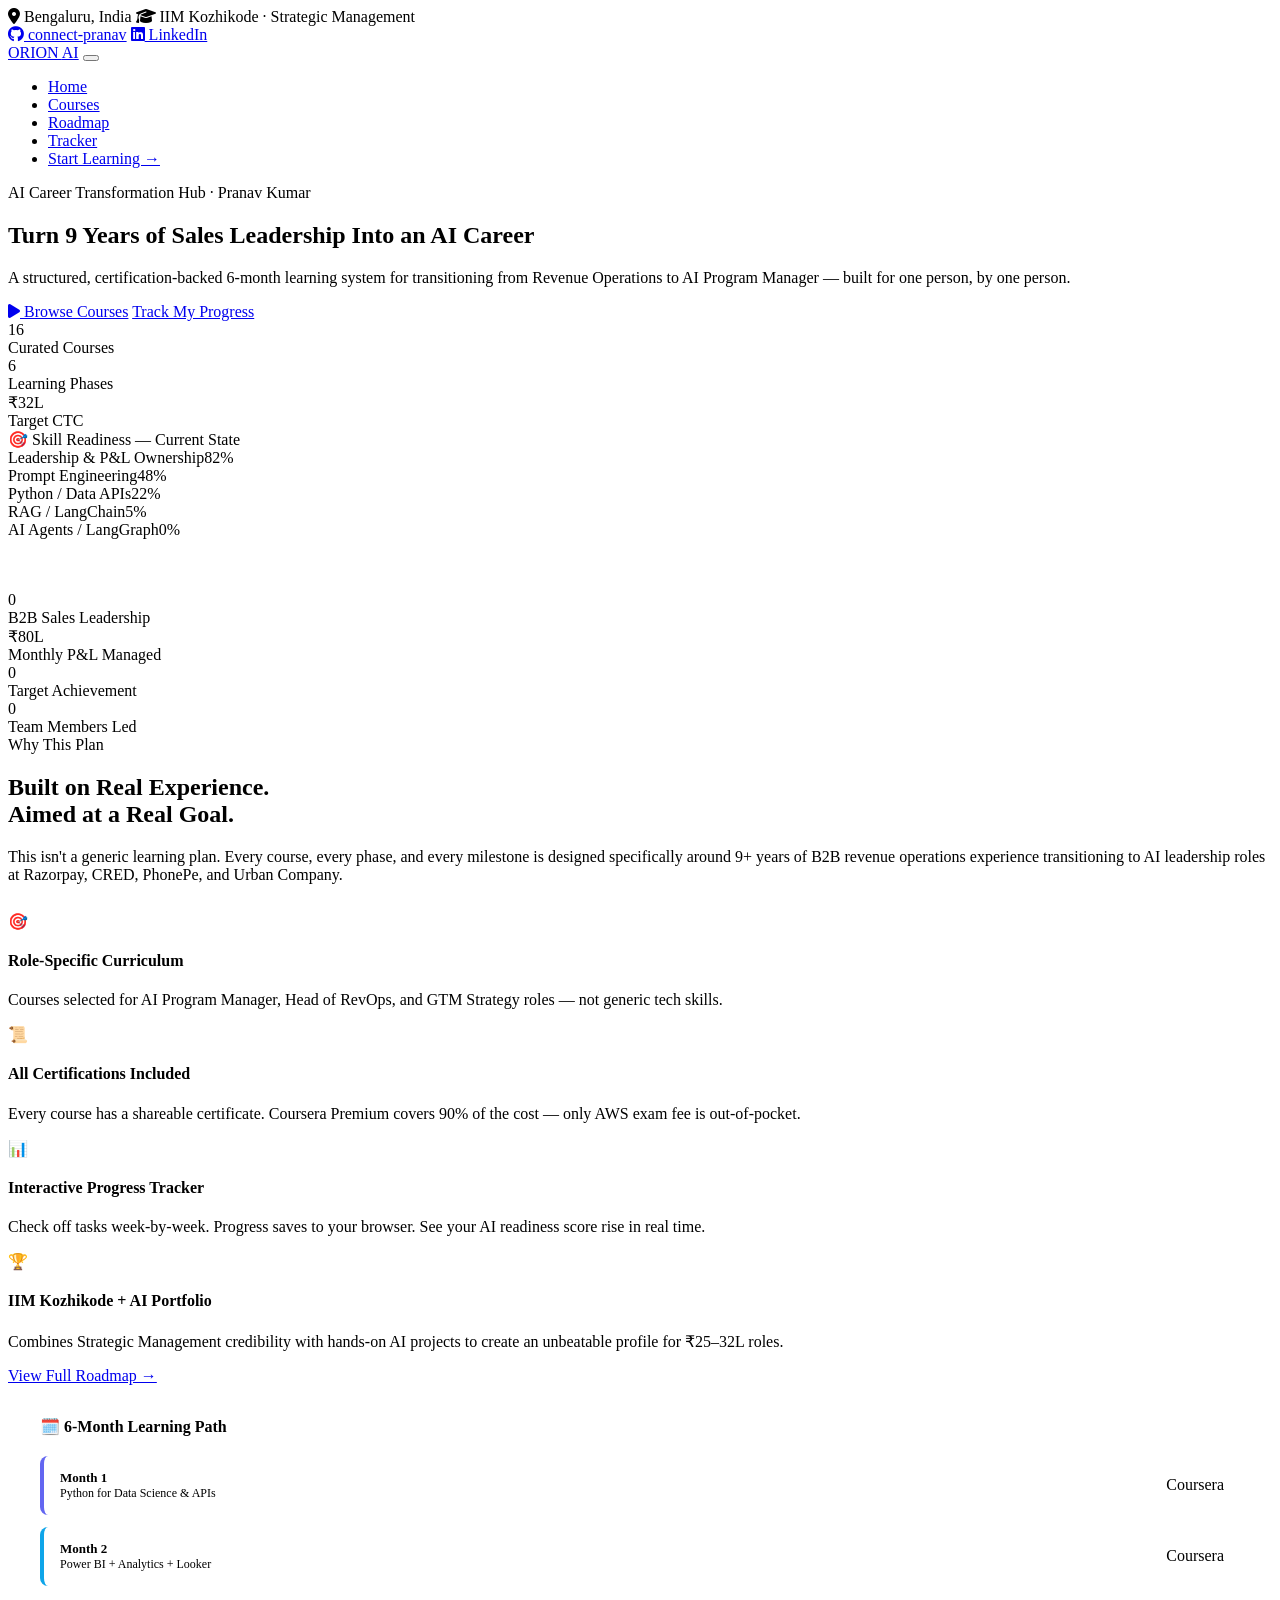
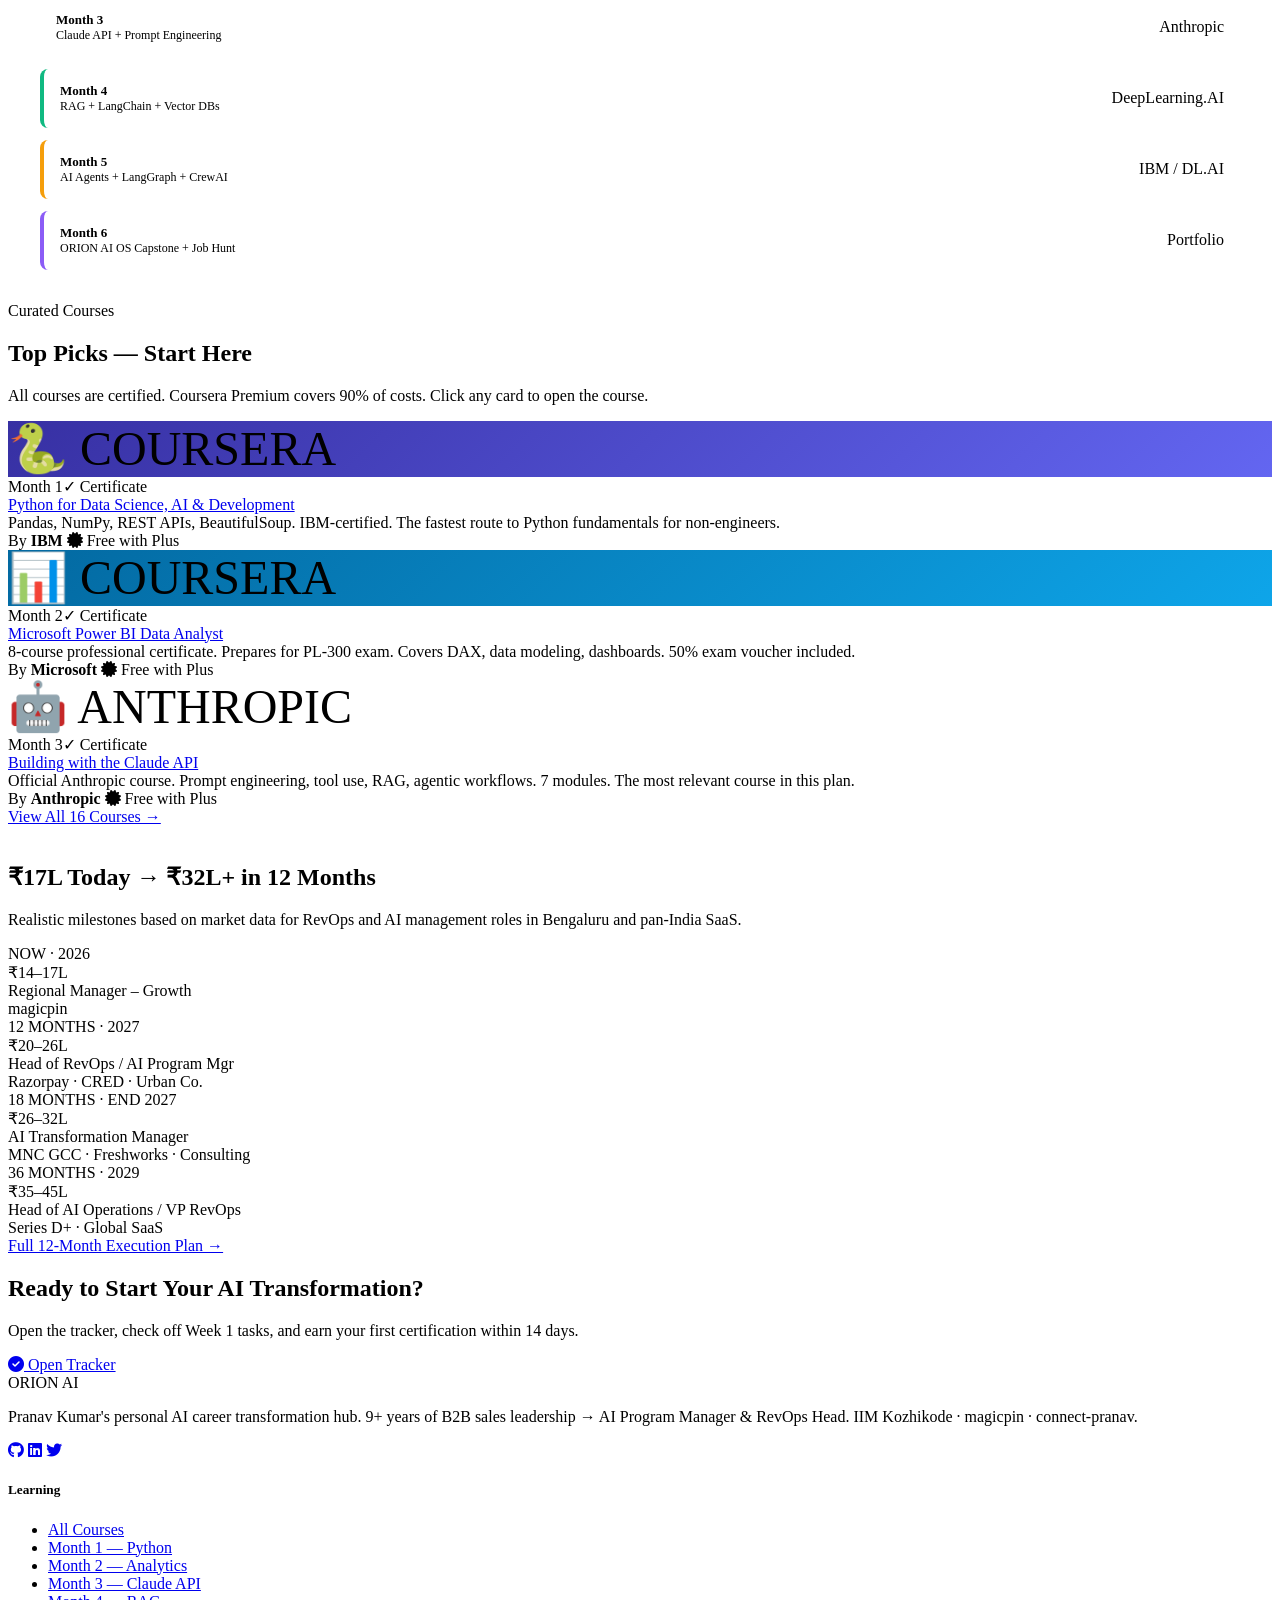
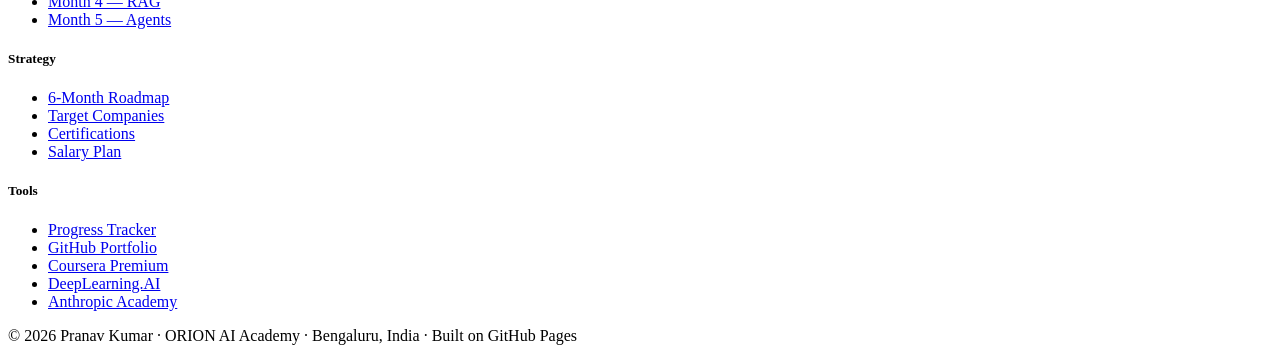
==== index.html @ 75026814 "Add files via upload" ====
<!DOCTYPE html>
<html lang="en">
<head>
<meta charset="UTF-8">
<meta name="viewport" content="width=device-width, initial-scale=1.0">
<title>Pranav AI Academy — AI Career Transformation Hub</title>
<meta name="description" content="Pranav Kumar's personal AI career transformation hub. Study plans, certified courses, roadmap tracker for transitioning to AI Program Manager & RevOps Head.">
<link rel="stylesheet" href="assets/css/style.css">
<link rel="stylesheet" href="https://cdnjs.cloudflare.com/ajax/libs/font-awesome/6.5.0/css/all.min.css">
</head>
<body>

<!-- TOP BAR -->
<div class="topbar">
  <div class="container">
    <div class="topbar-left">
      <span class="topbar-item"><i class="fa fa-map-marker-alt"></i> Bengaluru, India</span>
      <span class="topbar-item"><i class="fa fa-graduation-cap"></i> IIM Kozhikode · Strategic Management</span>
    </div>
    <div class="topbar-right">
      <a href="https://github.com/connect-pranav" target="_blank"><i class="fab fa-github"></i> connect-pranav</a>
      <a href="https://linkedin.com" target="_blank"><i class="fab fa-linkedin"></i> LinkedIn</a>
    </div>
  </div>
</div>

<!-- NAVBAR -->
<nav class="navbar">
  <div class="container">
    <a href="index.html" class="navbar-brand">ORION <span>AI</span></a>
    <button class="navbar-toggle" id="navToggle" aria-label="Toggle menu">
      <span></span><span></span><span></span>
    </button>
    <ul class="navbar-nav" id="navMenu">
      <li><a href="index.html" class="active">Home</a></li>
      <li><a href="courses.html">Courses</a></li>
      <li><a href="roadmap.html">Roadmap</a></li>
      <li><a href="tracker.html">Tracker</a></li>
      <li><a href="tracker.html" class="btn-nav">Start Learning →</a></li>
    </ul>
  </div>
</nav>

<!-- HERO -->
<section class="hero">
  <div class="container">
    <div class="hero-grid">
      <div class="hero-content">
        <div class="hero-eyebrow">AI Career Transformation Hub · Pranav Kumar</div>
        <h1>Turn 9 Years of Sales Leadership Into an <span>AI Career</span></h1>
        <p class="hero-sub">A structured, certification-backed 6-month learning system for transitioning from Revenue Operations to AI Program Manager — built for one person, by one person.</p>
        <div class="hero-cta">
          <a href="courses.html" class="btn btn-primary"><i class="fa fa-play"></i> Browse Courses</a>
          <a href="tracker.html" class="btn btn-white">Track My Progress</a>
        </div>
        <div class="hero-stats">
          <div class="hero-stat">
            <div class="num">16</div>
            <div class="lbl">Curated Courses</div>
          </div>
          <div class="hero-stat">
            <div class="num">6</div>
            <div class="lbl">Learning Phases</div>
          </div>
          <div class="hero-stat">
            <div class="num">₹32L</div>
            <div class="lbl">Target CTC</div>
          </div>
        </div>
      </div>
      <div class="hero-visual">
        <div class="hero-card">
          <div class="hero-card-title">🎯 Skill Readiness — Current State</div>
          <div class="progress-item">
            <div class="progress-item-label"><span>Leadership & P&L Ownership</span><span>82%</span></div>
            <div class="progress-bar"><div class="progress-fill" style="width:82%"></div></div>
          </div>
          <div class="progress-item">
            <div class="progress-item-label"><span>Prompt Engineering</span><span>48%</span></div>
            <div class="progress-bar"><div class="progress-fill" style="width:48%"></div></div>
          </div>
          <div class="progress-item">
            <div class="progress-item-label"><span>Python / Data APIs</span><span>22%</span></div>
            <div class="progress-bar"><div class="progress-fill" style="width:22%"></div></div>
          </div>
          <div class="progress-item">
            <div class="progress-item-label"><span>RAG / LangChain</span><span>5%</span></div>
            <div class="progress-bar"><div class="progress-fill" style="width:5%"></div></div>
          </div>
          <div class="progress-item">
            <div class="progress-item-label"><span>AI Agents / LangGraph</span><span>0%</span></div>
            <div class="progress-bar"><div class="progress-fill" style="width:0%"></div></div>
          </div>
          <div style="margin-top:20px; padding-top:16px; border-top:1px solid rgba(255,255,255,.15); font-size:12px; color:rgba(255,255,255,.6);">
            Overall AI Readiness: <strong style="color:#fff;">67 / 100</strong> · Go to <a href="tracker.html" style="color:var(--primary)">Tracker →</a>
          </div>
        </div>
      </div>
    </div>
  </div>
</section>

<!-- STATS BAR -->
<div class="stats-bar">
  <div class="container">
    <div class="stats-bar-inner">
      <div class="stat-item">
        <div class="num" data-count="9" data-suffix="+ yrs">0</div>
        <div class="lbl">B2B Sales Leadership</div>
      </div>
      <div class="stat-item">
        <div class="num">₹80L</div>
        <div class="lbl">Monthly P&L Managed</div>
      </div>
      <div class="stat-item">
        <div class="num" data-count="114" data-suffix="%">0</div>
        <div class="lbl">Target Achievement</div>
      </div>
      <div class="stat-item">
        <div class="num" data-count="25" data-suffix="+">0</div>
        <div class="lbl">Team Members Led</div>
      </div>
    </div>
  </div>
</div>

<!-- WHY THIS PLAN -->
<section class="section-pad">
  <div class="container">
    <div class="about-grid">
      <div>
        <div class="eyebrow">Why This Plan</div>
        <h2 class="section-heading">Built on Real Experience.<br>Aimed at a Real Goal.</h2>
        <p style="color:var(--text);margin-bottom:28px;">This isn't a generic learning plan. Every course, every phase, and every milestone is designed specifically around 9+ years of B2B revenue operations experience transitioning to AI leadership roles at Razorpay, CRED, PhonePe, and Urban Company.</p>
        <div class="why-item">
          <div class="why-icon">🎯</div>
          <div class="why-body">
            <h4>Role-Specific Curriculum</h4>
            <p>Courses selected for AI Program Manager, Head of RevOps, and GTM Strategy roles — not generic tech skills.</p>
          </div>
        </div>
        <div class="why-item">
          <div class="why-icon">📜</div>
          <div class="why-body">
            <h4>All Certifications Included</h4>
            <p>Every course has a shareable certificate. Coursera Premium covers 90% of the cost — only AWS exam fee is out-of-pocket.</p>
          </div>
        </div>
        <div class="why-item">
          <div class="why-icon">📊</div>
          <div class="why-body">
            <h4>Interactive Progress Tracker</h4>
            <p>Check off tasks week-by-week. Progress saves to your browser. See your AI readiness score rise in real time.</p>
          </div>
        </div>
        <div class="why-item">
          <div class="why-icon">🏆</div>
          <div class="why-body">
            <h4>IIM Kozhikode + AI Portfolio</h4>
            <p>Combines Strategic Management credibility with hands-on AI projects to create an unbeatable profile for ₹25–32L roles.</p>
          </div>
        </div>
        <a href="roadmap.html" class="btn btn-primary mt-24">View Full Roadmap →</a>
      </div>
      <div style="background:var(--light-bg);border-radius:16px;padding:32px;">
        <div style="font-family:var(--head);font-weight:800;font-size:16px;color:var(--dark);margin-bottom:20px;">🗓️ 6-Month Learning Path</div>
        <div style="display:flex;flex-direction:column;gap:12px;">
          <div style="background:#fff;border-radius:8px;padding:14px 16px;border-left:4px solid #6366f1;display:flex;justify-content:space-between;align-items:center;">
            <div><div style="font-family:var(--head);font-weight:700;font-size:13px;">Month 1</div><div style="font-size:12px;color:var(--text);">Python for Data Science & APIs</div></div>
            <span class="badge badge-secondary">Coursera</span>
          </div>
          <div style="background:#fff;border-radius:8px;padding:14px 16px;border-left:4px solid #0ea5e9;display:flex;justify-content:space-between;align-items:center;">
            <div><div style="font-family:var(--head);font-weight:700;font-size:13px;">Month 2</div><div style="font-size:12px;color:var(--text);">Power BI + Analytics + Looker</div></div>
            <span class="badge badge-secondary">Coursera</span>
          </div>
          <div style="background:#fff;border-radius:8px;padding:14px 16px;border-left:4px solid var(--primary);display:flex;justify-content:space-between;align-items:center;">
            <div><div style="font-family:var(--head);font-weight:700;font-size:13px;">Month 3</div><div style="font-size:12px;color:var(--text);">Claude API + Prompt Engineering</div></div>
            <span class="badge badge-primary">Anthropic</span>
          </div>
          <div style="background:#fff;border-radius:8px;padding:14px 16px;border-left:4px solid #10b981;display:flex;justify-content:space-between;align-items:center;">
            <div><div style="font-family:var(--head);font-weight:700;font-size:13px;">Month 4</div><div style="font-size:12px;color:var(--text);">RAG + LangChain + Vector DBs</div></div>
            <span class="badge badge-success">DeepLearning.AI</span>
          </div>
          <div style="background:#fff;border-radius:8px;padding:14px 16px;border-left:4px solid #f59e0b;display:flex;justify-content:space-between;align-items:center;">
            <div><div style="font-family:var(--head);font-weight:700;font-size:13px;">Month 5</div><div style="font-size:12px;color:var(--text);">AI Agents + LangGraph + CrewAI</div></div>
            <span class="badge badge-warning">IBM / DL.AI</span>
          </div>
          <div style="background:#fff;border-radius:8px;padding:14px 16px;border-left:4px solid #8b5cf6;display:flex;justify-content:space-between;align-items:center;">
            <div><div style="font-family:var(--head);font-weight:700;font-size:13px;">Month 6</div><div style="font-size:12px;color:var(--text);">ORION AI OS Capstone + Job Hunt</div></div>
            <span class="badge badge-secondary">Portfolio</span>
          </div>
        </div>
      </div>
    </div>
  </div>
</section>

<!-- FEATURED COURSES -->
<section class="section-pad" style="background:var(--light-bg);">
  <div class="container">
    <div class="text-center">
      <div class="eyebrow">Curated Courses</div>
      <h2 class="section-heading">Top Picks — Start Here</h2>
      <p class="section-sub">All courses are certified. Coursera Premium covers 90% of costs. Click any card to open the course.</p>
    </div>
    <div class="courses-grid">

      <div class="course-card">
        <div class="course-thumb" style="background:linear-gradient(135deg,#3730a3,#6366f1);font-size:48px;">🐍
          <span class="platform-badge">COURSERA</span>
        </div>
        <div class="course-body">
          <div class="course-meta"><span class="badge badge-secondary">Month 1</span><span class="badge badge-success">✓ Certificate</span></div>
          <div class="course-title"><a href="https://www.coursera.org/learn/python-for-applied-data-science-ai" target="_blank">Python for Data Science, AI & Development</a></div>
          <div class="course-desc">Pandas, NumPy, REST APIs, BeautifulSoup. IBM-certified. The fastest route to Python fundamentals for non-engineers.</div>
          <div class="course-footer">
            <span class="course-instructor">By <strong>IBM</strong></span>
            <span class="has-cert"><i class="fa fa-certificate"></i> Free with Plus</span>
          </div>
        </div>
      </div>

      <div class="course-card">
        <div class="course-thumb" style="background:linear-gradient(135deg,#0369a1,#0ea5e9);font-size:48px;">📊
          <span class="platform-badge">COURSERA</span>
        </div>
        <div class="course-body">
          <div class="course-meta"><span class="badge badge-secondary">Month 2</span><span class="badge badge-success">✓ Certificate</span></div>
          <div class="course-title"><a href="https://www.coursera.org/professional-certificates/microsoft-power-bi-data-analyst" target="_blank">Microsoft Power BI Data Analyst</a></div>
          <div class="course-desc">8-course professional certificate. Prepares for PL-300 exam. Covers DAX, data modeling, dashboards. 50% exam voucher included.</div>
          <div class="course-footer">
            <span class="course-instructor">By <strong>Microsoft</strong></span>
            <span class="has-cert"><i class="fa fa-certificate"></i> Free with Plus</span>
          </div>
        </div>
      </div>

      <div class="course-card">
        <div class="course-thumb" style="background:linear-gradient(135deg,#be123c,var(--primary));font-size:48px;">🤖
          <span class="platform-badge">ANTHROPIC</span>
        </div>
        <div class="course-body">
          <div class="course-meta"><span class="badge badge-primary">Month 3</span><span class="badge badge-success">✓ Certificate</span></div>
          <div class="course-title"><a href="https://www.coursera.org/learn/building-with-the-claude-api" target="_blank">Building with the Claude API</a></div>
          <div class="course-desc">Official Anthropic course. Prompt engineering, tool use, RAG, agentic workflows. 7 modules. The most relevant course in this plan.</div>
          <div class="course-footer">
            <span class="course-instructor">By <strong>Anthropic</strong></span>
            <span class="has-cert"><i class="fa fa-certificate"></i> Free with Plus</span>
          </div>
        </div>
      </div>

    </div>
    <div class="text-center mt-40">
      <a href="courses.html" class="btn btn-primary">View All 16 Courses →</a>
    </div>
  </div>
</section>

<!-- SALARY ROADMAP -->
<section class="section-pad salary-section">
  <div class="container">
    <div class="text-center">
      <div class="eyebrow" style="color:rgba(255,255,255,.5);">Salary Transformation</div>
      <h2 class="section-heading">₹17L Today → ₹32L+ in 12 Months</h2>
      <p class="section-sub">Realistic milestones based on market data for RevOps and AI management roles in Bengaluru and pan-India SaaS.</p>
    </div>
    <div class="salary-cards">
      <div class="salary-card">
        <div class="yr">NOW · 2026</div>
        <div class="amt">₹14–17L</div>
        <div class="role">Regional Manager – Growth<br>magicpin</div>
      </div>
      <div class="salary-card highlight">
        <div class="yr">12 MONTHS · 2027</div>
        <div class="amt">₹20–26L</div>
        <div class="role">Head of RevOps / AI Program Mgr<br>Razorpay · CRED · Urban Co.</div>
      </div>
      <div class="salary-card">
        <div class="yr">18 MONTHS · END 2027</div>
        <div class="amt">₹26–32L</div>
        <div class="role">AI Transformation Manager<br>MNC GCC · Freshworks · Consulting</div>
      </div>
      <div class="salary-card">
        <div class="yr">36 MONTHS · 2029</div>
        <div class="amt">₹35–45L</div>
        <div class="role">Head of AI Operations / VP RevOps<br>Series D+ · Global SaaS</div>
      </div>
    </div>
    <div class="text-center mt-40">
      <a href="roadmap.html" class="btn btn-white">Full 12-Month Execution Plan →</a>
    </div>
  </div>
</section>

<!-- CTA -->
<section class="cta-banner">
  <div class="container">
    <h2>Ready to Start Your AI Transformation?</h2>
    <p>Open the tracker, check off Week 1 tasks, and earn your first certification within 14 days.</p>
    <div class="cta-btns">
      <a href="tracker.html" class="btn btn-white"><i class="fa fa-check-circle"></i> Open Tracker</a>
      <a href="courses.html" class="btn btn-outline" style="border-color:rgba(255,255,255,.5);color:#fff;">Browse All Courses</a>
    </div>
  </div>
</section>

<!-- FOOTER -->
<footer class="footer">
  <div class="container">
    <div class="footer-grid">
      <div>
        <div class="footer-brand">ORION <span>AI</span></div>
        <p class="footer-desc">Pranav Kumar's personal AI career transformation hub. 9+ years of B2B sales leadership → AI Program Manager & RevOps Head. IIM Kozhikode · magicpin · connect-pranav.</p>
        <div class="footer-social">
          <a href="https://github.com/connect-pranav" target="_blank"><i class="fab fa-github"></i></a>
          <a href="#" target="_blank"><i class="fab fa-linkedin"></i></a>
          <a href="#" target="_blank"><i class="fab fa-twitter"></i></a>
        </div>
      </div>
      <div class="footer-col">
        <h5>Learning</h5>
        <ul>
          <li><a href="courses.html">All Courses</a></li>
          <li><a href="courses.html#phase1">Month 1 — Python</a></li>
          <li><a href="courses.html#phase2">Month 2 — Analytics</a></li>
          <li><a href="courses.html#phase3">Month 3 — Claude API</a></li>
          <li><a href="courses.html#phase4">Month 4 — RAG</a></li>
          <li><a href="courses.html#phase5">Month 5 — Agents</a></li>
        </ul>
      </div>
      <div class="footer-col">
        <h5>Strategy</h5>
        <ul>
          <li><a href="roadmap.html">6-Month Roadmap</a></li>
          <li><a href="roadmap.html#companies">Target Companies</a></li>
          <li><a href="roadmap.html#certs">Certifications</a></li>
          <li><a href="roadmap.html#salary">Salary Plan</a></li>
        </ul>
      </div>
      <div class="footer-col">
        <h5>Tools</h5>
        <ul>
          <li><a href="tracker.html">Progress Tracker</a></li>
          <li><a href="https://github.com/connect-pranav" target="_blank">GitHub Portfolio</a></li>
          <li><a href="https://coursera.org" target="_blank">Coursera Premium</a></li>
          <li><a href="https://deeplearning.ai" target="_blank">DeepLearning.AI</a></li>
          <li><a href="https://anthropic.skilljar.com" target="_blank">Anthropic Academy</a></li>
        </ul>
      </div>
    </div>
  </div>
  <div class="footer-bottom">
    <div class="container">
      <p>© 2026 Pranav Kumar · ORION AI Academy · Bengaluru, India · Built on GitHub Pages</p>
    </div>
  </div>
</footer>

<div id="toast" class="toast"></div>
<script src="assets/js/main.js"></script>
</body>
</html>
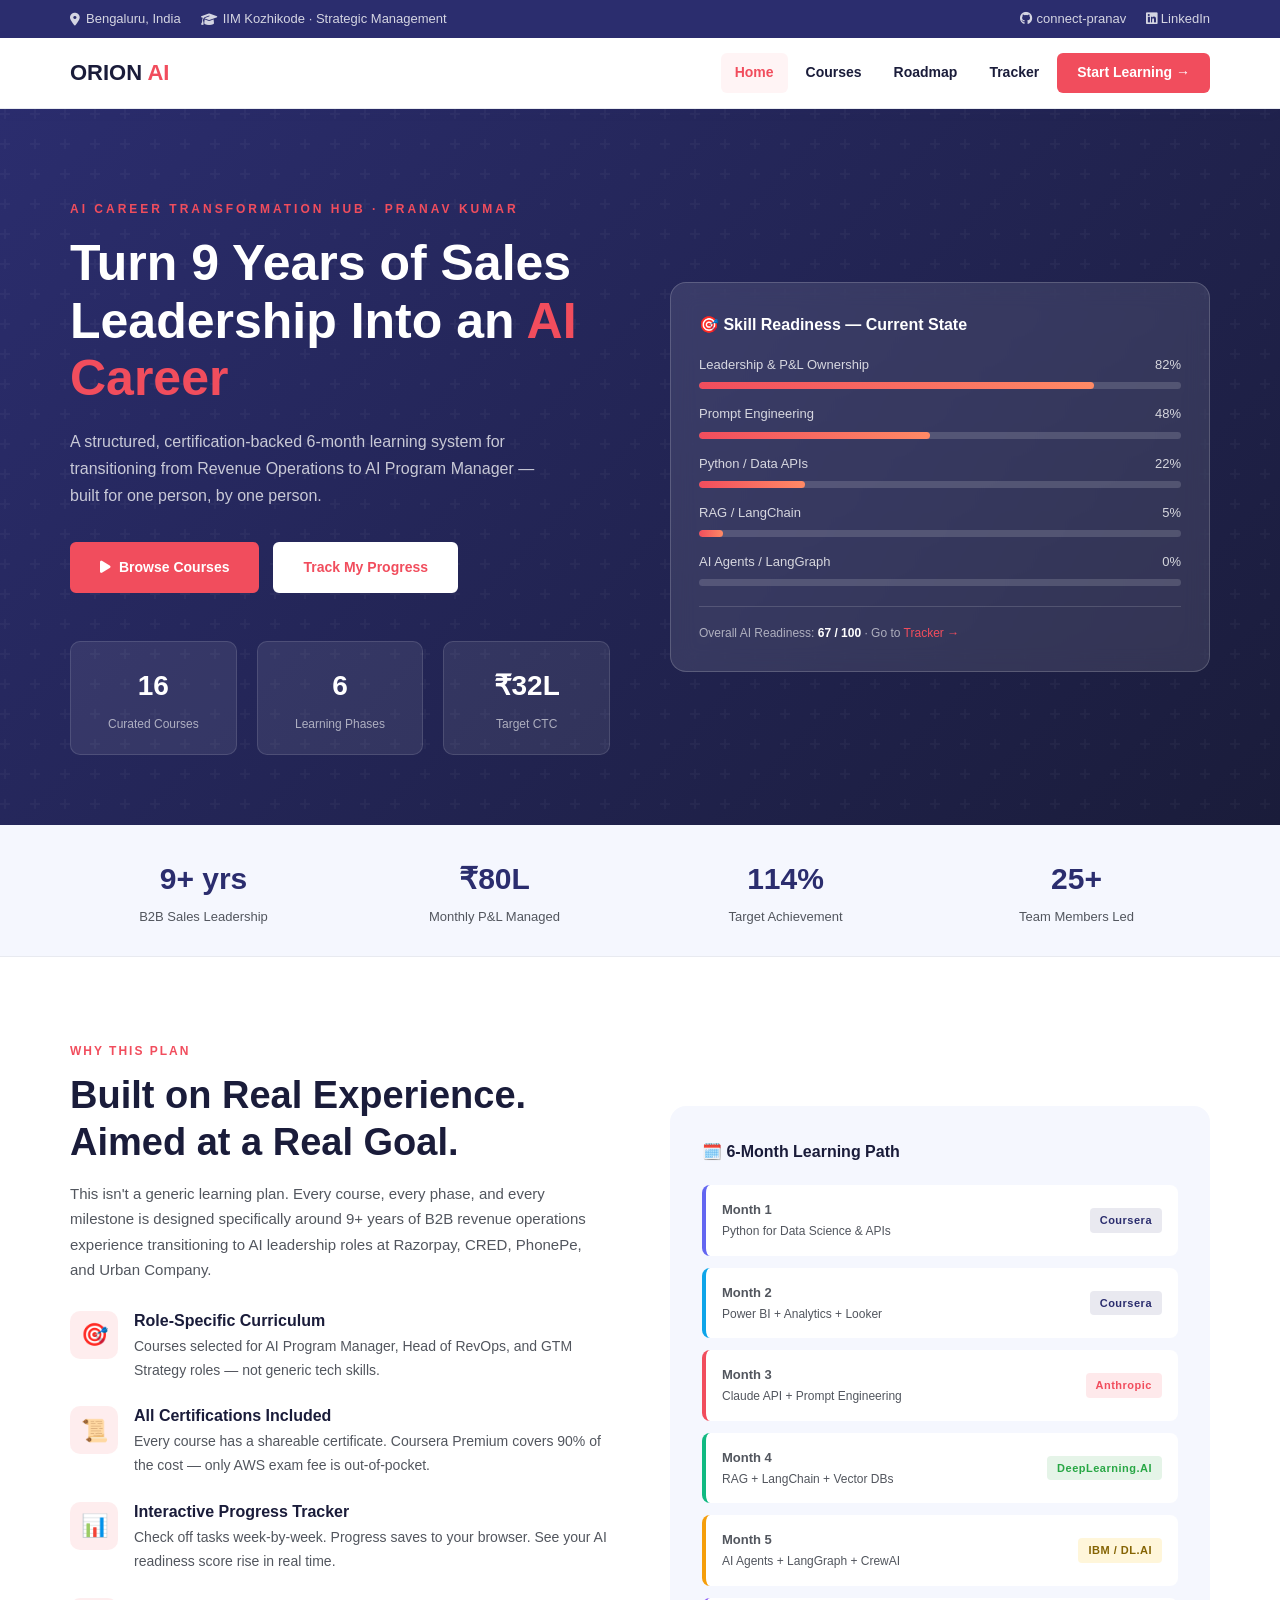
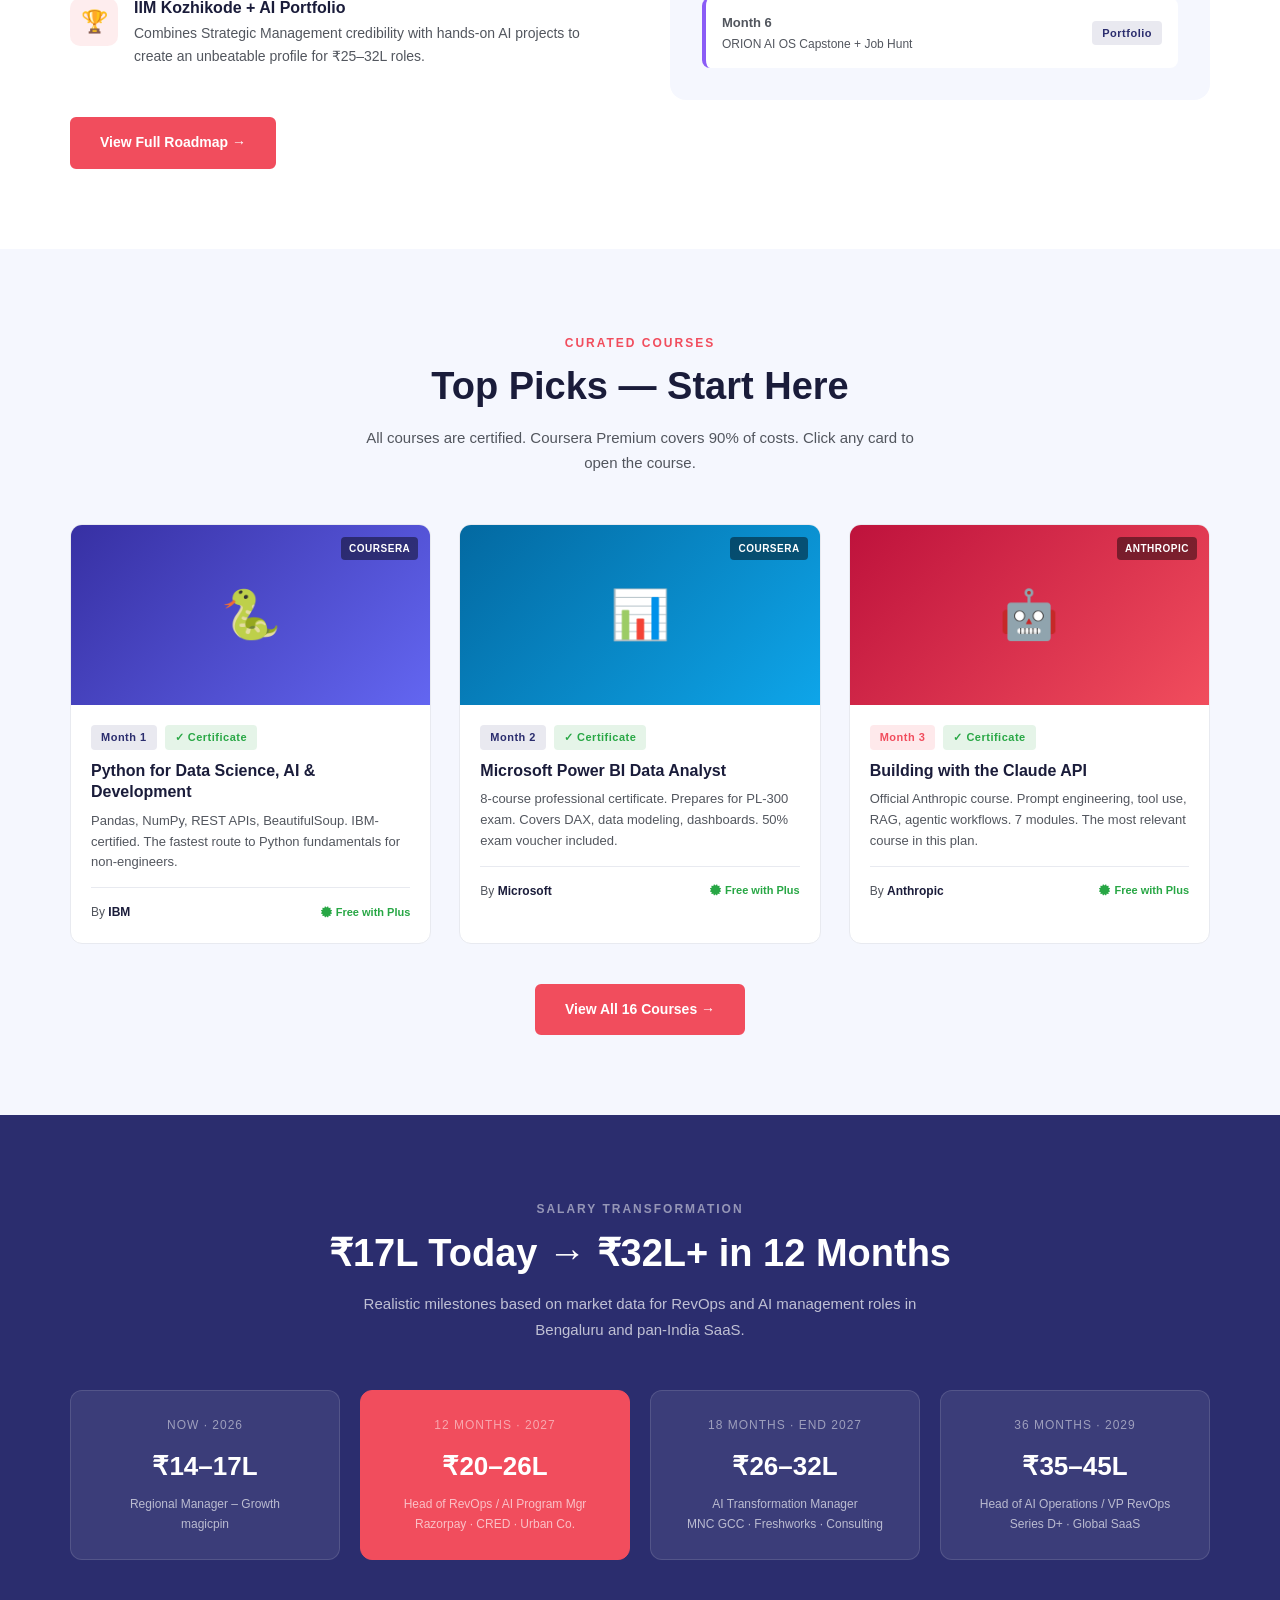
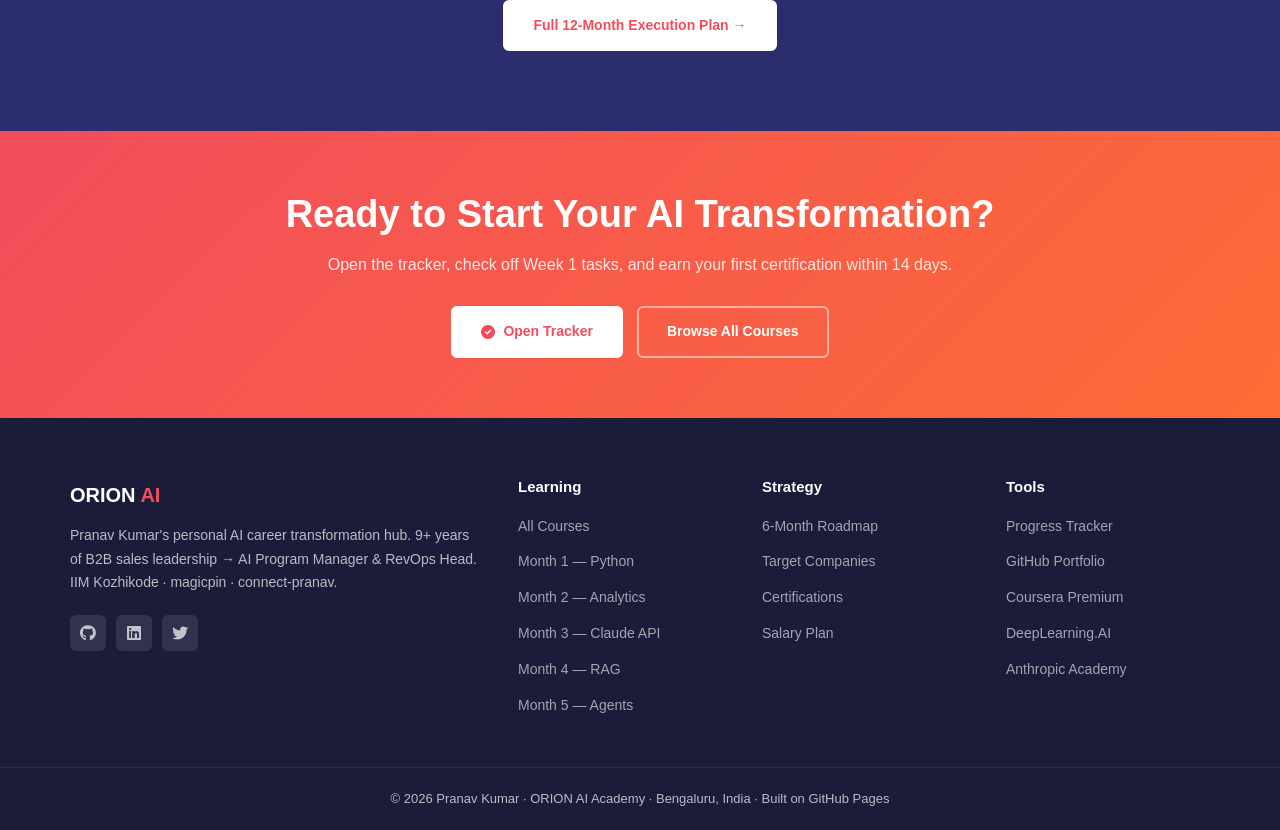
==== commit e9aa4b2c: "Add files via upload" ====
--- a/index.html
+++ b/index.html
@@ -5,7 +5,7 @@
 <meta name="viewport" content="width=device-width, initial-scale=1.0">
 <title>Pranav AI Academy — AI Career Transformation Hub</title>
 <meta name="description" content="Pranav Kumar's personal AI career transformation hub. Study plans, certified courses, roadmap tracker for transitioning to AI Program Manager & RevOps Head.">
-<link rel="stylesheet" href="assets/css/style.css">
+<link rel="stylesheet" href="style.css">
 <link rel="stylesheet" href="https://cdnjs.cloudflare.com/ajax/libs/font-awesome/6.5.0/css/all.min.css">
 </head>
 <body>
@@ -358,6 +358,6 @@
 </footer>
 
 <div id="toast" class="toast"></div>
-<script src="assets/js/main.js"></script>
+<script src="main.js"></script>
 </body>
 </html>
--- a/style.css
+++ b/style.css
@@ -0,0 +1,303 @@
+/* =============================================
+   PRANAV AI ACADEMY — Purdue Theme Adaptation
+   ============================================= */
+
+@import url('https://fonts.googleapis.com/css2?family=Hind:wght@400;500;600&family=Nunito:wght@400;600;700;800;900&display=swap');
+
+:root {
+  --primary:   #f14d5d;
+  --primary-d: #d43a49;
+  --secondary: #2b2d6e;
+  --dark:      #1a1c3a;
+  --text:      #52565e;
+  --light-bg:  #f5f7fe;
+  --white:     #ffffff;
+  --border:    #e8eaf0;
+  --success:   #28a745;
+  --warning:   #ffc107;
+  --info:      #17a2b8;
+  --font:      'Hind', sans-serif;
+  --head:      'Nunito', sans-serif;
+  --radius:    8px;
+  --shadow:    0 4px 24px rgba(43,45,110,0.10);
+  --shadow-sm: 0 2px 12px rgba(43,45,110,0.07);
+}
+
+*, *::before, *::after { box-sizing: border-box; margin: 0; padding: 0; }
+html { scroll-behavior: smooth; }
+body { font-family: var(--font); color: var(--text); background: #fff; font-size: 15px; line-height: 1.7; }
+
+/* ---- TYPOGRAPHY ---- */
+h1,h2,h3,h4,h5,h6 { font-family: var(--head); color: var(--dark); line-height: 1.25; font-weight: 700; }
+a { text-decoration: none; color: inherit; transition: color .2s; }
+img { max-width: 100%; }
+
+/* ---- UTILITY ---- */
+.container { max-width: 1180px; margin: 0 auto; padding: 0 20px; }
+.section-pad { padding: 80px 0; }
+.section-pad-sm { padding: 48px 0; }
+.text-center { text-align: center; }
+.text-white { color: #fff !important; }
+.mt-8 { margin-top: 8px; }
+.mt-16 { margin-top: 16px; }
+.mt-24 { margin-top: 24px; }
+.mt-40 { margin-top: 40px; }
+.mb-8 { margin-bottom: 8px; }
+.mb-16 { margin-bottom: 16px; }
+.mb-40 { margin-bottom: 40px; }
+.d-flex { display: flex; }
+.align-center { align-items: center; }
+.gap-8 { gap: 8px; }
+.gap-16 { gap: 16px; }
+.fw-700 { font-weight: 700; }
+.hidden { display: none !important; }
+
+/* ---- EYEBROW ---- */
+.eyebrow { display: inline-block; font-family: var(--head); font-weight: 700; font-size: 12px; letter-spacing: 2px; text-transform: uppercase; color: var(--primary); margin-bottom: 10px; }
+
+/* ---- SECTION HEADING ---- */
+.section-heading { font-size: clamp(26px, 4vw, 38px); color: var(--dark); margin-bottom: 14px; }
+.section-sub { color: var(--text); font-size: 15px; max-width: 560px; margin: 0 auto 48px; }
+
+/* ---- BUTTONS ---- */
+.btn { display: inline-flex; align-items: center; gap: 8px; padding: 12px 28px; border-radius: 6px; font-family: var(--head); font-weight: 700; font-size: 14px; cursor: pointer; border: 2px solid transparent; transition: all .2s; }
+.btn-primary { background: var(--primary); color: #fff; border-color: var(--primary); }
+.btn-primary:hover { background: var(--primary-d); border-color: var(--primary-d); }
+.btn-outline { background: transparent; color: var(--secondary); border-color: var(--secondary); }
+.btn-outline:hover { background: var(--secondary); color: #fff; }
+.btn-white { background: #fff; color: var(--primary); border-color: #fff; }
+.btn-white:hover { background: var(--primary); color: #fff; border-color: var(--primary); }
+.btn-sm { padding: 8px 18px; font-size: 13px; }
+
+/* ---- BADGE / TAG ---- */
+.badge { display: inline-block; padding: 3px 10px; border-radius: 4px; font-size: 11px; font-weight: 700; font-family: var(--head); letter-spacing: .5px; }
+.badge-primary { background: rgba(241,77,93,.12); color: var(--primary); }
+.badge-secondary { background: rgba(43,45,110,.10); color: var(--secondary); }
+.badge-success { background: rgba(40,167,69,.12); color: var(--success); }
+.badge-warning { background: rgba(255,193,7,.15); color: #856404; }
+.badge-info { background: rgba(23,162,184,.12); color: var(--info); }
+.badge-free { background: #e8faf0; color: #1a7a40; }
+
+/* ---- TOP BAR ---- */
+.topbar { background: var(--secondary); color: rgba(255,255,255,.8); font-size: 13px; padding: 8px 0; }
+.topbar .container { display: flex; justify-content: space-between; align-items: center; flex-wrap: wrap; gap: 8px; }
+.topbar a { color: rgba(255,255,255,.8); }
+.topbar a:hover { color: #fff; }
+.topbar-left, .topbar-right { display: flex; gap: 20px; align-items: center; }
+.topbar-item { display: flex; align-items: center; gap: 6px; }
+
+/* ---- NAVBAR ---- */
+.navbar { background: #fff; border-bottom: 1px solid var(--border); position: sticky; top: 0; z-index: 999; box-shadow: var(--shadow-sm); }
+.navbar .container { display: flex; justify-content: space-between; align-items: center; height: 70px; }
+.navbar-brand { font-family: var(--head); font-size: 22px; font-weight: 900; color: var(--dark); }
+.navbar-brand span { color: var(--primary); }
+.navbar-nav { display: flex; list-style: none; gap: 4px; align-items: center; }
+.navbar-nav li a { padding: 8px 14px; font-family: var(--head); font-weight: 600; font-size: 14px; color: var(--dark); border-radius: 6px; display: block; }
+.navbar-nav li a:hover, .navbar-nav li a.active { color: var(--primary); background: rgba(241,77,93,.06); }
+.navbar-nav li a.btn-nav { background: var(--primary); color: #fff; padding: 8px 20px; }
+.navbar-nav li a.btn-nav:hover { background: var(--primary-d); }
+.navbar-toggle { display: none; background: none; border: none; cursor: pointer; flex-direction: column; gap: 5px; padding: 4px; }
+.navbar-toggle span { display: block; width: 24px; height: 2px; background: var(--dark); border-radius: 2px; transition: .3s; }
+@media (max-width: 900px) {
+  .navbar-toggle { display: flex; }
+  .navbar-nav { display: none; position: absolute; top: 70px; left: 0; right: 0; background: #fff; flex-direction: column; padding: 16px; border-bottom: 1px solid var(--border); box-shadow: var(--shadow); }
+  .navbar-nav.open { display: flex; }
+  .navbar-nav li { width: 100%; }
+  .navbar-nav li a { width: 100%; }
+}
+
+/* ---- HERO ---- */
+.hero { background: linear-gradient(135deg, var(--secondary) 0%, var(--dark) 100%); color: #fff; padding: 90px 0 70px; position: relative; overflow: hidden; }
+.hero::before { content: ''; position: absolute; inset: 0; background: url("data:image/svg+xml,%3Csvg width='60' height='60' viewBox='0 0 60 60' xmlns='http://www.w3.org/2000/svg'%3E%3Cg fill='none' fill-rule='evenodd'%3E%3Cg fill='%23ffffff' fill-opacity='0.03'%3E%3Cpath d='M36 34v-4h-2v4h-4v2h4v4h2v-4h4v-2h-4zm0-30V0h-2v4h-4v2h4v4h2V6h4V4h-4zM6 34v-4H4v4H0v2h4v4h2v-4h4v-2H6zM6 4V0H4v4H0v2h4v4h2V6h4V4H6z'/%3E%3C/g%3E%3C/g%3E%3C/svg%3E"); }
+.hero-grid { display: grid; grid-template-columns: 1fr 1fr; gap: 60px; align-items: center; position: relative; }
+.hero-eyebrow { font-size: 12px; letter-spacing: 3px; text-transform: uppercase; color: var(--primary); font-family: var(--head); font-weight: 700; margin-bottom: 16px; }
+.hero h1 { font-size: clamp(30px, 5vw, 50px); color: #fff; line-height: 1.15; margin-bottom: 20px; }
+.hero h1 span { color: var(--primary); }
+.hero-sub { color: rgba(255,255,255,.75); font-size: 16px; margin-bottom: 32px; max-width: 480px; }
+.hero-cta { display: flex; gap: 14px; flex-wrap: wrap; }
+.hero-stats { display: grid; grid-template-columns: repeat(3, 1fr); gap: 20px; margin-top: 48px; }
+.hero-stat { background: rgba(255,255,255,.08); border: 1px solid rgba(255,255,255,.12); border-radius: 10px; padding: 20px; text-align: center; }
+.hero-stat .num { font-family: var(--head); font-size: 28px; font-weight: 900; color: #fff; }
+.hero-stat .lbl { font-size: 12px; color: rgba(255,255,255,.6); margin-top: 4px; }
+.hero-visual { position: relative; }
+.hero-card { background: rgba(255,255,255,.1); backdrop-filter: blur(12px); border: 1px solid rgba(255,255,255,.18); border-radius: 16px; padding: 28px; }
+.hero-card-title { font-family: var(--head); font-weight: 700; color: #fff; margin-bottom: 16px; font-size: 16px; }
+.progress-item { margin-bottom: 14px; }
+.progress-item-label { display: flex; justify-content: space-between; font-size: 13px; color: rgba(255,255,255,.8); margin-bottom: 6px; }
+.progress-bar { background: rgba(255,255,255,.15); border-radius: 99px; height: 7px; overflow: hidden; }
+.progress-fill { height: 100%; border-radius: 99px; background: linear-gradient(90deg, var(--primary), #ff8a65); }
+@media (max-width: 768px) { .hero-grid { grid-template-columns: 1fr; gap: 40px; } .hero-visual { display: none; } }
+
+/* ---- STATS BAR ---- */
+.stats-bar { background: var(--light-bg); border-bottom: 1px solid var(--border); padding: 28px 0; }
+.stats-bar-inner { display: grid; grid-template-columns: repeat(4, 1fr); gap: 24px; text-align: center; }
+.stat-item .num { font-family: var(--head); font-size: 30px; font-weight: 900; color: var(--secondary); }
+.stat-item .lbl { font-size: 13px; color: var(--text); margin-top: 2px; }
+@media (max-width: 600px) { .stats-bar-inner { grid-template-columns: 1fr 1fr; } }
+
+/* ---- ABOUT / WHY ---- */
+.about-grid { display: grid; grid-template-columns: 1fr 1fr; gap: 60px; align-items: center; }
+.about-img { border-radius: 16px; overflow: hidden; position: relative; }
+.about-img img { width: 100%; display: block; }
+.about-badge { position: absolute; bottom: 24px; left: 24px; background: #fff; border-radius: 10px; padding: 14px 20px; box-shadow: var(--shadow); }
+.about-badge .num { font-family: var(--head); font-size: 22px; font-weight: 900; color: var(--primary); }
+.about-badge .txt { font-size: 12px; color: var(--text); }
+.why-item { display: flex; gap: 16px; align-items: flex-start; margin-bottom: 24px; }
+.why-icon { width: 48px; height: 48px; min-width: 48px; border-radius: 10px; background: rgba(241,77,93,.1); display: flex; align-items: center; justify-content: center; font-size: 22px; }
+.why-body h4 { font-family: var(--head); font-size: 16px; margin-bottom: 4px; }
+.why-body p { font-size: 14px; color: var(--text); }
+@media (max-width: 768px) { .about-grid { grid-template-columns: 1fr; } }
+
+/* ---- COURSE CARDS ---- */
+.courses-grid { display: grid; grid-template-columns: repeat(3, 1fr); gap: 28px; }
+.course-card { background: #fff; border: 1px solid var(--border); border-radius: 12px; overflow: hidden; transition: box-shadow .2s, transform .2s; }
+.course-card:hover { box-shadow: var(--shadow); transform: translateY(-4px); }
+.course-thumb { height: 180px; background: linear-gradient(135deg, var(--secondary), #4a4e9a); display: flex; align-items: center; justify-content: center; font-size: 52px; position: relative; }
+.course-thumb .platform-badge { position: absolute; top: 12px; right: 12px; background: rgba(0,0,0,.45); color: #fff; font-size: 10px; font-family: var(--head); font-weight: 700; padding: 3px 8px; border-radius: 4px; letter-spacing: .5px; }
+.course-body { padding: 20px; }
+.course-meta { display: flex; gap: 8px; align-items: center; flex-wrap: wrap; margin-bottom: 10px; }
+.course-title { font-family: var(--head); font-size: 16px; font-weight: 700; color: var(--dark); margin-bottom: 8px; line-height: 1.35; }
+.course-title a { color: inherit; }
+.course-title a:hover { color: var(--primary); }
+.course-desc { font-size: 13px; color: var(--text); margin-bottom: 14px; line-height: 1.6; }
+.course-footer { display: flex; justify-content: space-between; align-items: center; padding-top: 14px; border-top: 1px solid var(--border); }
+.course-instructor { font-size: 12px; color: var(--text); }
+.course-instructor strong { color: var(--dark); }
+.course-duration { font-size: 12px; color: var(--text); display: flex; align-items: center; gap: 4px; }
+@media (max-width: 900px) { .courses-grid { grid-template-columns: 1fr 1fr; } }
+@media (max-width: 600px) { .courses-grid { grid-template-columns: 1fr; } }
+
+/* ---- PHASE / CATEGORY TABS ---- */
+.filter-tabs { display: flex; gap: 8px; flex-wrap: wrap; justify-content: center; margin-bottom: 40px; }
+.filter-tab { padding: 9px 20px; border: 2px solid var(--border); border-radius: 6px; font-family: var(--head); font-weight: 700; font-size: 13px; cursor: pointer; background: #fff; color: var(--text); transition: all .2s; }
+.filter-tab:hover { border-color: var(--primary); color: var(--primary); }
+.filter-tab.active { background: var(--primary); border-color: var(--primary); color: #fff; }
+
+/* ---- ROADMAP TIMELINE ---- */
+.roadmap-phases { display: grid; grid-template-columns: repeat(3, 1fr); gap: 24px; }
+.phase-card { background: #fff; border: 1px solid var(--border); border-radius: 12px; padding: 24px; position: relative; overflow: hidden; transition: box-shadow .2s; }
+.phase-card:hover { box-shadow: var(--shadow); }
+.phase-card::before { content: ''; position: absolute; top: 0; left: 0; right: 0; height: 4px; background: var(--primary); }
+.phase-card.m1::before { background: #6366f1; }
+.phase-card.m2::before { background: #0ea5e9; }
+.phase-card.m3::before { background: var(--primary); }
+.phase-card.m4::before { background: #10b981; }
+.phase-card.m5::before { background: #f59e0b; }
+.phase-card.m6::before { background: #8b5cf6; }
+.phase-num { font-family: var(--head); font-size: 11px; letter-spacing: 2px; text-transform: uppercase; color: var(--text); margin-bottom: 6px; }
+.phase-title { font-family: var(--head); font-size: 18px; font-weight: 800; color: var(--dark); margin-bottom: 4px; }
+.phase-subtitle { font-size: 12px; color: var(--text); margin-bottom: 16px; }
+.phase-skills { display: flex; flex-wrap: wrap; gap: 6px; margin-bottom: 16px; }
+.skill-chip { font-size: 11px; padding: 3px 9px; background: var(--light-bg); border-radius: 4px; color: var(--dark); font-weight: 600; font-family: var(--head); }
+.phase-progress { margin-top: 12px; }
+.phase-progress-label { display: flex; justify-content: space-between; font-size: 12px; color: var(--text); margin-bottom: 5px; }
+@media (max-width: 900px) { .roadmap-phases { grid-template-columns: 1fr 1fr; } }
+@media (max-width: 600px) { .roadmap-phases { grid-template-columns: 1fr; } }
+
+/* ---- TRACKER ---- */
+.tracker-section { background: var(--light-bg); }
+.tracker-header { display: flex; justify-content: space-between; align-items: center; flex-wrap: wrap; gap: 16px; margin-bottom: 32px; }
+.tracker-stats { display: grid; grid-template-columns: repeat(4, 1fr); gap: 16px; margin-bottom: 32px; }
+.tracker-stat { background: #fff; border: 1px solid var(--border); border-radius: 10px; padding: 18px; text-align: center; }
+.tracker-stat .t-num { font-family: var(--head); font-size: 28px; font-weight: 900; color: var(--primary); }
+.tracker-stat .t-lbl { font-size: 12px; color: var(--text); margin-top: 4px; }
+.weeks-grid { display: grid; grid-template-columns: repeat(4, 1fr); gap: 16px; }
+.week-card { background: #fff; border: 1px solid var(--border); border-radius: 10px; padding: 18px; }
+.week-card.done { border-color: var(--success); background: #f0fff4; }
+.week-card.current { border-color: var(--primary); background: rgba(241,77,93,.04); }
+.week-head { display: flex; justify-content: space-between; align-items: center; margin-bottom: 12px; }
+.week-num { font-family: var(--head); font-weight: 800; font-size: 13px; color: var(--dark); }
+.week-status { width: 10px; height: 10px; border-radius: 50%; background: var(--border); }
+.week-status.done { background: var(--success); }
+.week-status.current { background: var(--primary); }
+.week-tasks { list-style: none; }
+.week-tasks li { display: flex; align-items: flex-start; gap: 8px; font-size: 12px; color: var(--text); padding: 4px 0; border-bottom: 1px solid var(--border); cursor: pointer; }
+.week-tasks li:last-child { border-bottom: none; }
+.week-tasks li input[type=checkbox] { margin-top: 2px; accent-color: var(--primary); }
+.week-tasks li.checked { text-decoration: line-through; color: #aaa; }
+@media (max-width: 900px) { .weeks-grid { grid-template-columns: 1fr 1fr; } .tracker-stats { grid-template-columns: 1fr 1fr; } }
+@media (max-width: 600px) { .weeks-grid { grid-template-columns: 1fr; } }
+
+/* ---- OVERALL PROGRESS BAR ---- */
+.master-progress { background: #fff; border: 1px solid var(--border); border-radius: 12px; padding: 24px; margin-bottom: 32px; }
+.master-progress-label { display: flex; justify-content: space-between; font-family: var(--head); font-weight: 700; font-size: 15px; color: var(--dark); margin-bottom: 12px; }
+.master-bar { background: var(--border); border-radius: 99px; height: 14px; overflow: hidden; }
+.master-fill { height: 100%; border-radius: 99px; background: linear-gradient(90deg, var(--secondary), var(--primary)); transition: width .8s ease; }
+.phase-strip { display: grid; grid-template-columns: repeat(6, 1fr); gap: 8px; margin-top: 16px; }
+.phase-strip-item { text-align: center; font-size: 10px; font-family: var(--head); font-weight: 700; color: var(--text); }
+.phase-strip-bar { height: 6px; border-radius: 99px; margin-bottom: 5px; }
+
+/* ---- CTA BANNER ---- */
+.cta-banner { background: linear-gradient(135deg, var(--primary), #ff6b35); color: #fff; padding: 60px 0; text-align: center; }
+.cta-banner h2 { font-size: clamp(24px, 4vw, 38px); color: #fff; margin-bottom: 12px; }
+.cta-banner p { color: rgba(255,255,255,.85); margin-bottom: 28px; font-size: 16px; }
+.cta-btns { display: flex; gap: 14px; justify-content: center; flex-wrap: wrap; }
+
+/* ---- FOOTER ---- */
+.footer { background: var(--dark); color: rgba(255,255,255,.7); padding: 60px 0 0; }
+.footer-grid { display: grid; grid-template-columns: 2fr 1fr 1fr 1fr; gap: 40px; margin-bottom: 40px; }
+.footer-brand { font-family: var(--head); font-size: 20px; font-weight: 900; color: #fff; margin-bottom: 12px; }
+.footer-brand span { color: var(--primary); }
+.footer-desc { font-size: 14px; line-height: 1.7; margin-bottom: 20px; }
+.footer-social { display: flex; gap: 10px; }
+.footer-social a { width: 36px; height: 36px; border-radius: 6px; background: rgba(255,255,255,.1); display: flex; align-items: center; justify-content: center; color: rgba(255,255,255,.7); font-size: 16px; transition: all .2s; }
+.footer-social a:hover { background: var(--primary); color: #fff; }
+.footer-col h5 { font-family: var(--head); color: #fff; font-size: 15px; margin-bottom: 16px; }
+.footer-col ul { list-style: none; }
+.footer-col ul li { margin-bottom: 10px; }
+.footer-col ul li a { font-size: 14px; color: rgba(255,255,255,.6); transition: color .2s; }
+.footer-col ul li a:hover { color: var(--primary); }
+.footer-bottom { border-top: 1px solid rgba(255,255,255,.08); padding: 20px 0; text-align: center; font-size: 13px; }
+@media (max-width: 900px) { .footer-grid { grid-template-columns: 1fr 1fr; } }
+@media (max-width: 600px) { .footer-grid { grid-template-columns: 1fr; } }
+
+/* ---- SALARY CHART SECTION ---- */
+.salary-section { background: var(--secondary); color: #fff; }
+.salary-section .section-heading { color: #fff; }
+.salary-section .section-sub { color: rgba(255,255,255,.7); }
+.salary-cards { display: grid; grid-template-columns: repeat(4, 1fr); gap: 20px; }
+.salary-card { background: rgba(255,255,255,.08); border: 1px solid rgba(255,255,255,.12); border-radius: 12px; padding: 24px; text-align: center; transition: background .2s; }
+.salary-card:hover { background: rgba(255,255,255,.14); }
+.salary-card .yr { font-size: 12px; letter-spacing: 1px; text-transform: uppercase; color: rgba(255,255,255,.5); margin-bottom: 8px; font-family: var(--head); }
+.salary-card .amt { font-family: var(--head); font-size: 26px; font-weight: 900; color: #fff; margin-bottom: 6px; }
+.salary-card .role { font-size: 12px; color: rgba(255,255,255,.65); }
+.salary-card.highlight { background: var(--primary); border-color: var(--primary); }
+@media (max-width: 768px) { .salary-cards { grid-template-columns: 1fr 1fr; } }
+@media (max-width: 480px) { .salary-cards { grid-template-columns: 1fr; } }
+
+/* ---- SKILL TRACKER TABLE ---- */
+.skill-table { width: 100%; border-collapse: collapse; }
+.skill-table th { background: var(--light-bg); padding: 12px 16px; text-align: left; font-family: var(--head); font-size: 13px; font-weight: 700; color: var(--dark); border-bottom: 2px solid var(--border); }
+.skill-table td { padding: 12px 16px; border-bottom: 1px solid var(--border); font-size: 13px; vertical-align: middle; }
+.skill-table tr:hover td { background: #fafbff; }
+.skill-bar-wrap { background: var(--border); border-radius: 99px; height: 8px; width: 120px; overflow: hidden; }
+.skill-bar-now { height: 100%; border-radius: 99px; background: var(--primary); }
+.skill-bar-target { height: 100%; border-radius: 99px; background: var(--success); }
+
+/* ---- COMPANY GRID ---- */
+.companies-grid { display: grid; grid-template-columns: repeat(5, 1fr); gap: 16px; }
+.company-chip { background: #fff; border: 1px solid var(--border); border-radius: 10px; padding: 16px; text-align: center; transition: all .2s; }
+.company-chip:hover { border-color: var(--primary); box-shadow: var(--shadow-sm); transform: translateY(-2px); }
+.company-chip .c-name { font-family: var(--head); font-weight: 800; font-size: 14px; color: var(--dark); margin-bottom: 4px; }
+.company-chip .c-role { font-size: 11px; color: var(--text); }
+.company-chip .c-sal { font-size: 12px; color: var(--primary); font-weight: 700; margin-top: 6px; }
+@media (max-width: 900px) { .companies-grid { grid-template-columns: repeat(3, 1fr); } }
+@media (max-width: 600px) { .companies-grid { grid-template-columns: 1fr 1fr; } }
+
+/* ---- PAGE HERO (inner pages) ---- */
+.page-hero { background: linear-gradient(135deg, var(--secondary) 0%, var(--dark) 100%); padding: 60px 0; color: #fff; text-align: center; }
+.page-hero h1 { font-size: clamp(24px, 4vw, 42px); color: #fff; margin-bottom: 10px; }
+.page-hero p { color: rgba(255,255,255,.7); font-size: 15px; }
+.breadcrumb { display: flex; gap: 8px; justify-content: center; margin-top: 14px; font-size: 13px; color: rgba(255,255,255,.6); }
+.breadcrumb a { color: rgba(255,255,255,.6); }
+.breadcrumb a:hover { color: #fff; }
+.breadcrumb span { color: var(--primary); }
+
+/* ---- CERTIFICATION BADGE ---- */
+.cert-icon { font-size: 18px; }
+.has-cert { color: var(--success); font-size: 11px; font-weight: 700; font-family: var(--head); display: flex; align-items: center; gap: 4px; }
+
+/* ---- NOTIFICATION TOAST ---- */
+.toast { position: fixed; bottom: 24px; right: 24px; background: var(--dark); color: #fff; padding: 14px 20px; border-radius: 8px; font-size: 14px; font-family: var(--head); font-weight: 600; z-index: 9999; box-shadow: 0 8px 32px rgba(0,0,0,.25); transform: translateY(80px); opacity: 0; transition: all .3s; }
+.toast.show { transform: translateY(0); opacity: 1; }
+.toast.success { border-left: 4px solid var(--success); }
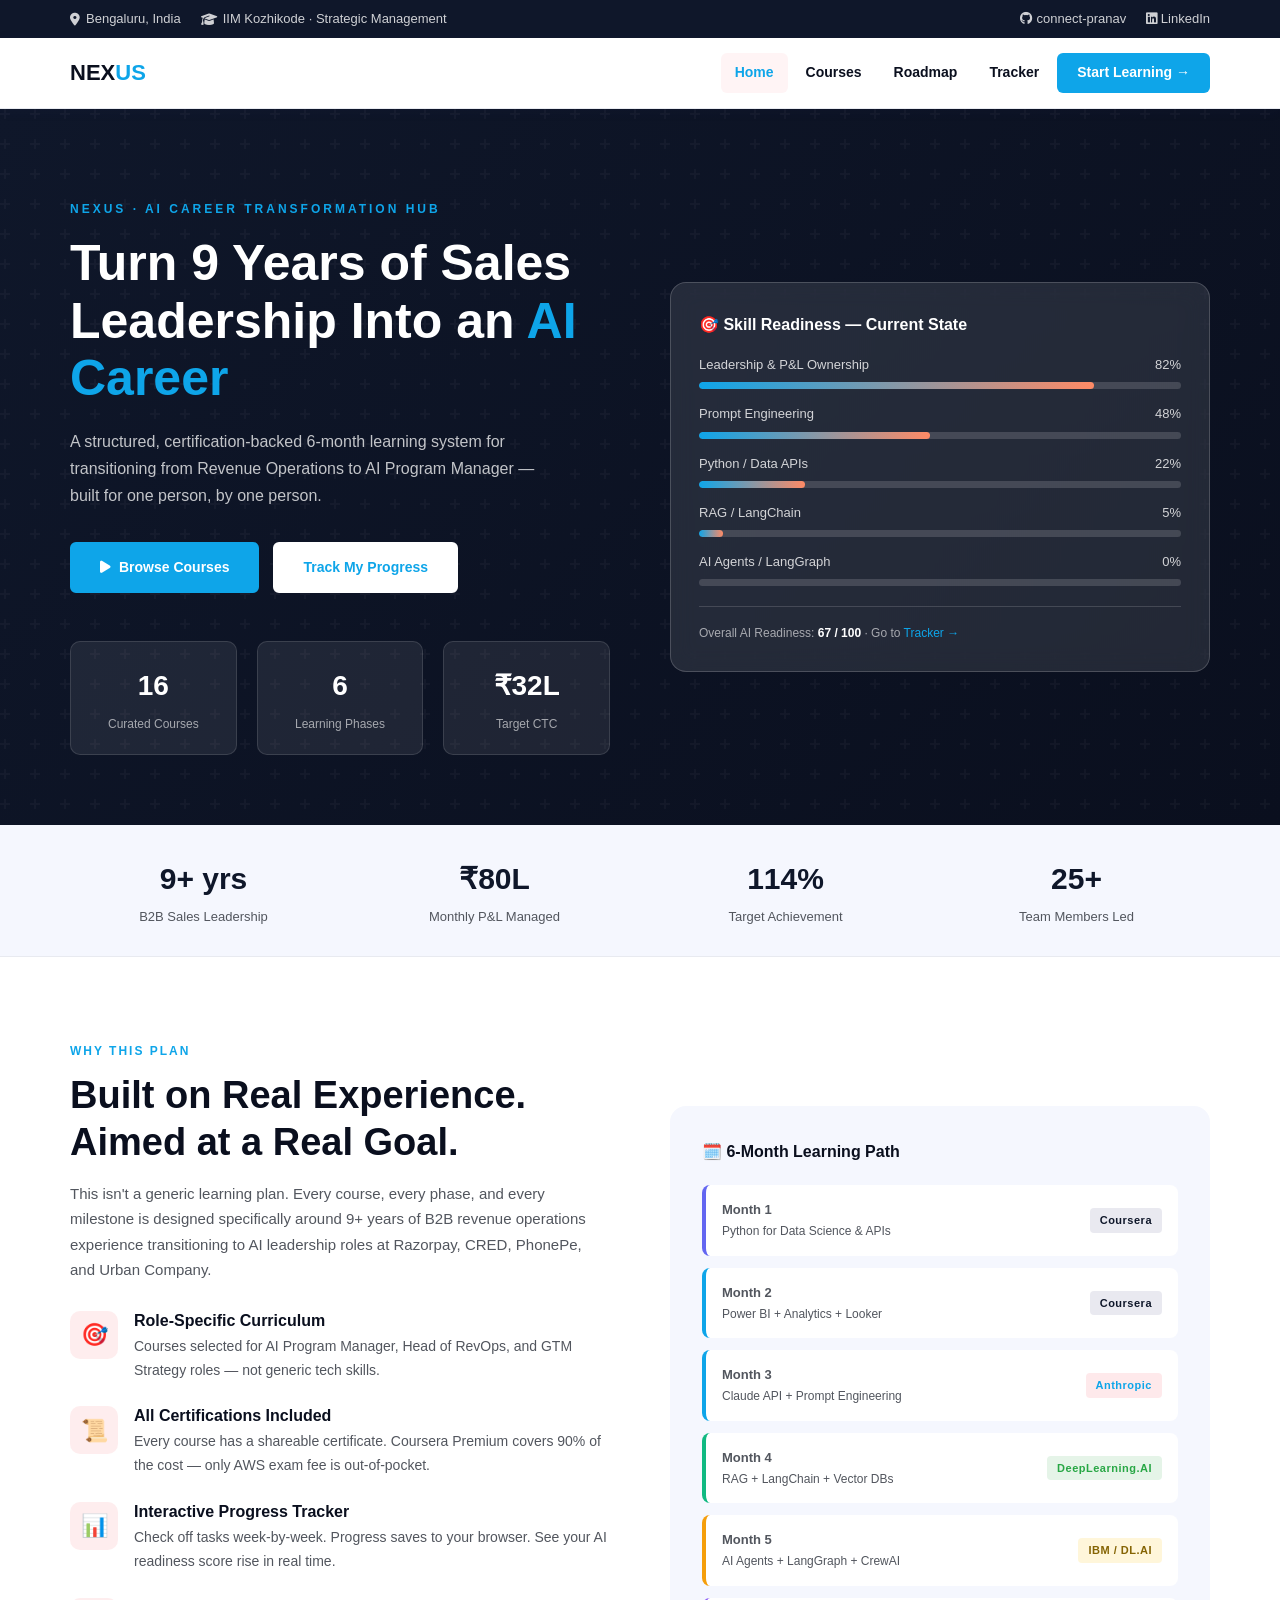
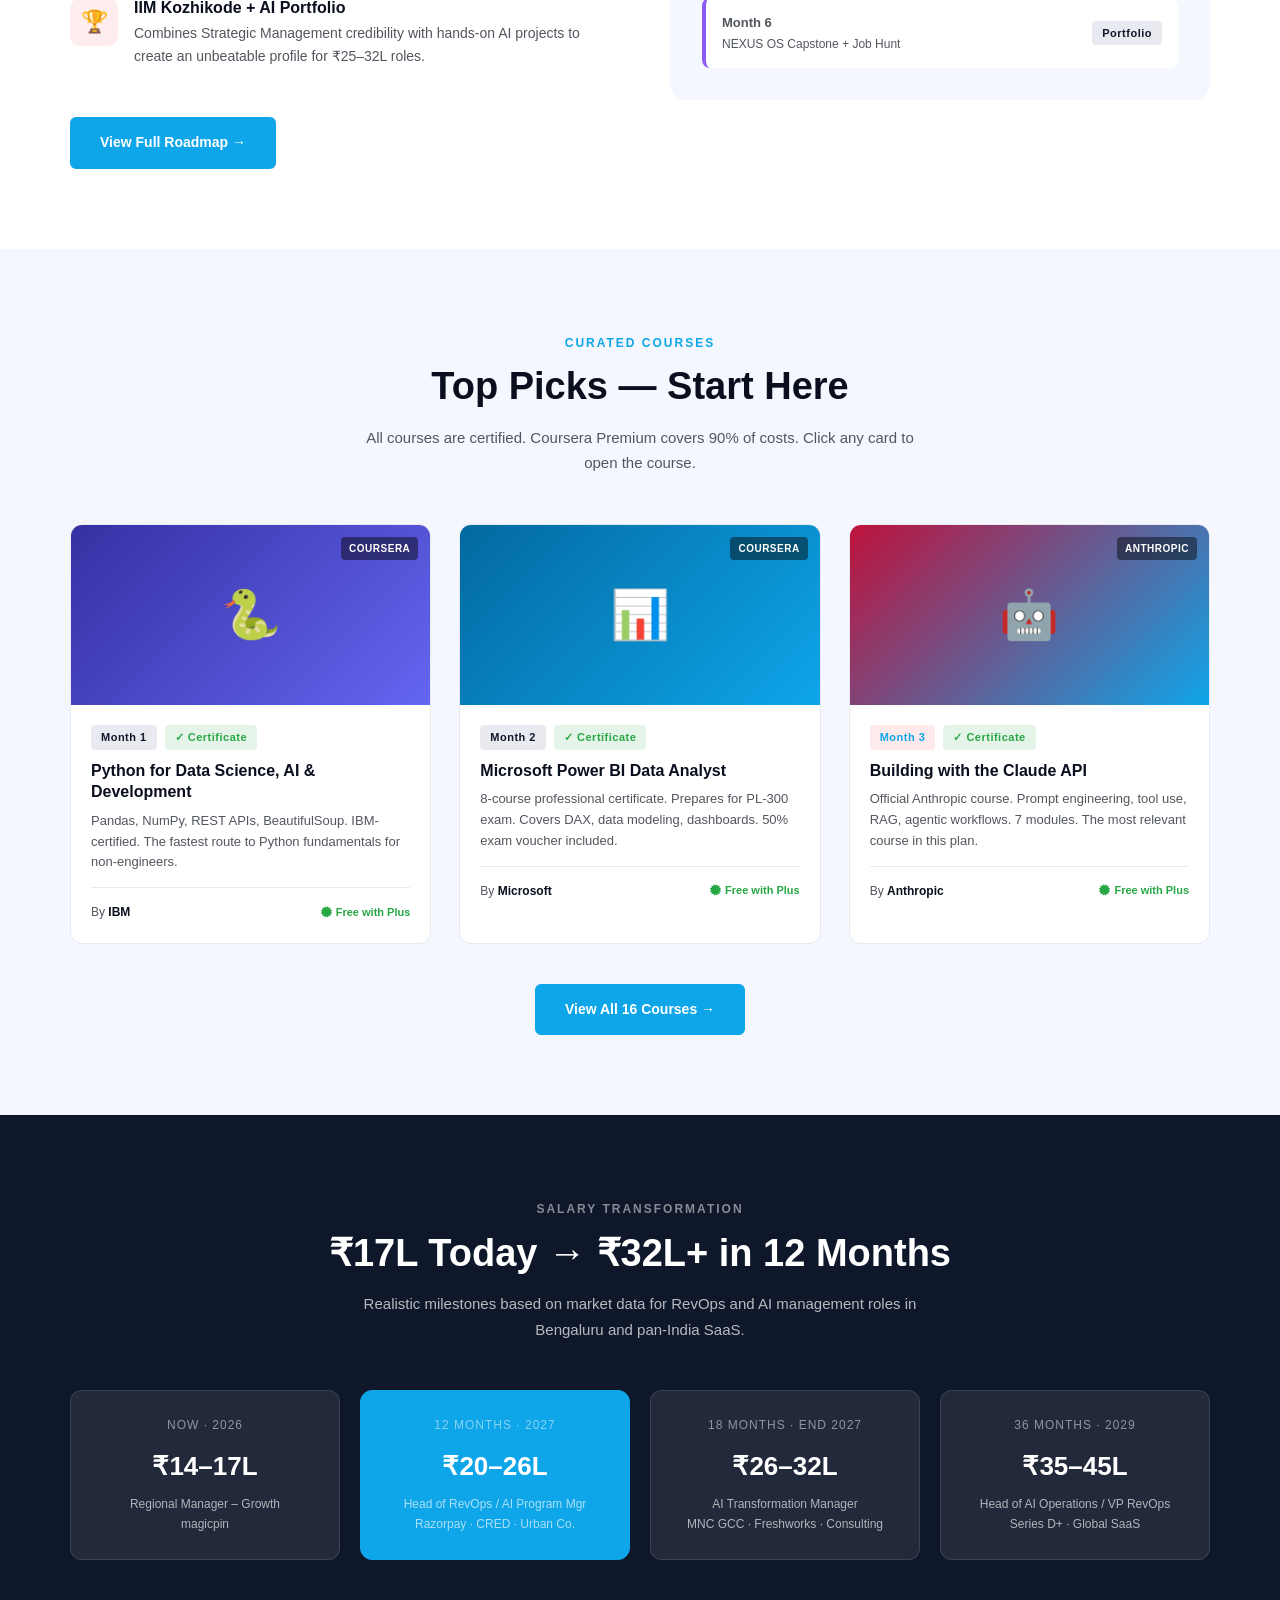
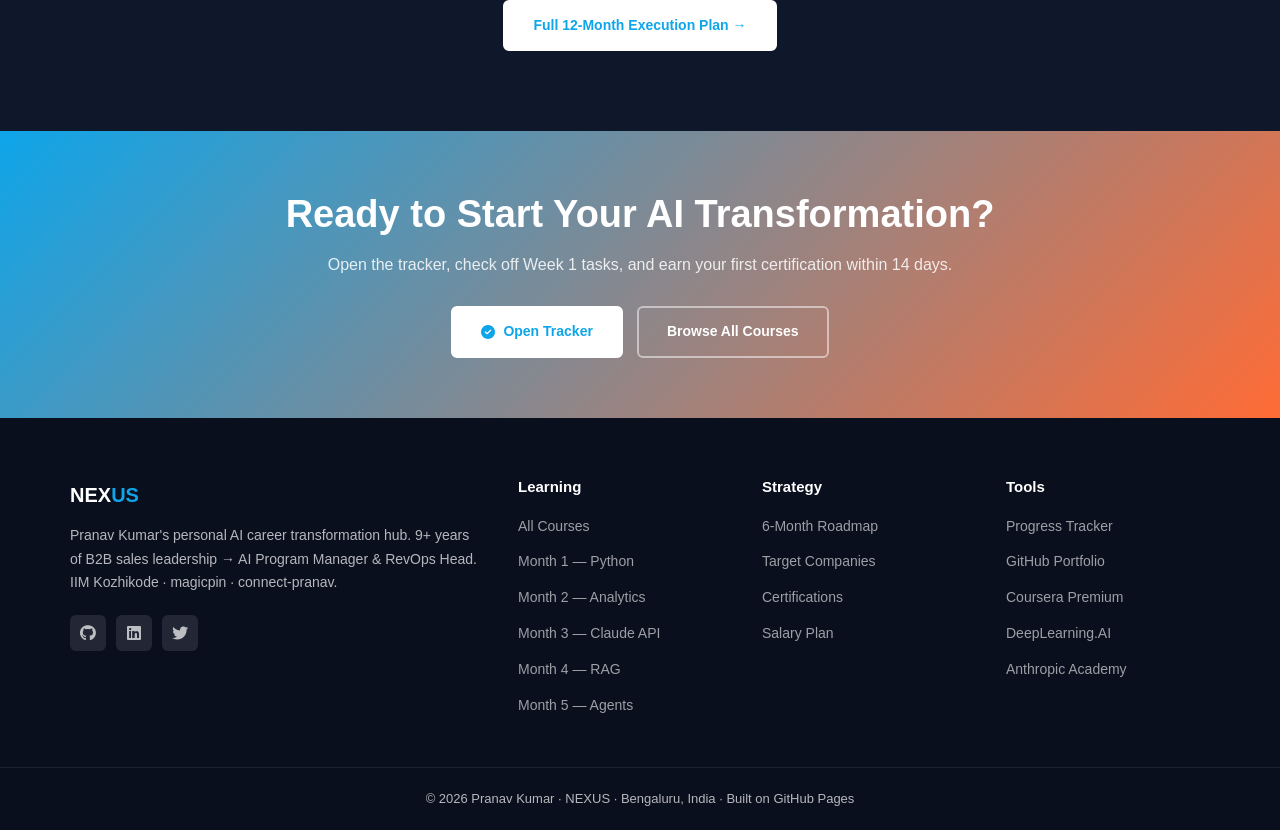
==== commit 2b08ca78: "Add files via upload" ====
--- a/index.html
+++ b/index.html
@@ -27,7 +27,7 @@
 <!-- NAVBAR -->
 <nav class="navbar">
   <div class="container">
-    <a href="index.html" class="navbar-brand">ORION <span>AI</span></a>
+    <a href="index.html" class="navbar-brand">NEX<span>US</span></a>
     <button class="navbar-toggle" id="navToggle" aria-label="Toggle menu">
       <span></span><span></span><span></span>
     </button>
@@ -46,7 +46,7 @@
   <div class="container">
     <div class="hero-grid">
       <div class="hero-content">
-        <div class="hero-eyebrow">AI Career Transformation Hub · Pranav Kumar</div>
+        <div class="hero-eyebrow">NEXUS · AI Career Transformation Hub</div>
         <h1>Turn 9 Years of Sales Leadership Into an <span>AI Career</span></h1>
         <p class="hero-sub">A structured, certification-backed 6-month learning system for transitioning from Revenue Operations to AI Program Manager — built for one person, by one person.</p>
         <div class="hero-cta">
@@ -186,7 +186,7 @@
             <span class="badge badge-warning">IBM / DL.AI</span>
           </div>
           <div style="background:#fff;border-radius:8px;padding:14px 16px;border-left:4px solid #8b5cf6;display:flex;justify-content:space-between;align-items:center;">
-            <div><div style="font-family:var(--head);font-weight:700;font-size:13px;">Month 6</div><div style="font-size:12px;color:var(--text);">ORION AI OS Capstone + Job Hunt</div></div>
+            <div><div style="font-family:var(--head);font-weight:700;font-size:13px;">Month 6</div><div style="font-size:12px;color:var(--text);">NEXUS OS Capstone + Job Hunt</div></div>
             <span class="badge badge-secondary">Portfolio</span>
           </div>
         </div>
@@ -310,7 +310,7 @@
   <div class="container">
     <div class="footer-grid">
       <div>
-        <div class="footer-brand">ORION <span>AI</span></div>
+        <div class="footer-brand">NEX<span>US</span></div>
         <p class="footer-desc">Pranav Kumar's personal AI career transformation hub. 9+ years of B2B sales leadership → AI Program Manager & RevOps Head. IIM Kozhikode · magicpin · connect-pranav.</p>
         <div class="footer-social">
           <a href="https://github.com/connect-pranav" target="_blank"><i class="fab fa-github"></i></a>
@@ -352,7 +352,7 @@
   </div>
   <div class="footer-bottom">
     <div class="container">
-      <p>© 2026 Pranav Kumar · ORION AI Academy · Bengaluru, India · Built on GitHub Pages</p>
+      <p>© 2026 Pranav Kumar · NEXUS · Bengaluru, India · Built on GitHub Pages</p>
     </div>
   </div>
 </footer>
--- a/style.css
+++ b/style.css
@@ -5,10 +5,10 @@
 @import url('https://fonts.googleapis.com/css2?family=Hind:wght@400;500;600&family=Nunito:wght@400;600;700;800;900&display=swap');
 
 :root {
-  --primary:   #f14d5d;
-  --primary-d: #d43a49;
-  --secondary: #2b2d6e;
-  --dark:      #1a1c3a;
+  --primary:   #0ea5e9;
+  --primary-d: #0284c7;
+  --secondary: #0f172a;
+  --dark:      #0a0f1e;
   --text:      #52565e;
   --light-bg:  #f5f7fe;
   --white:     #ffffff;
